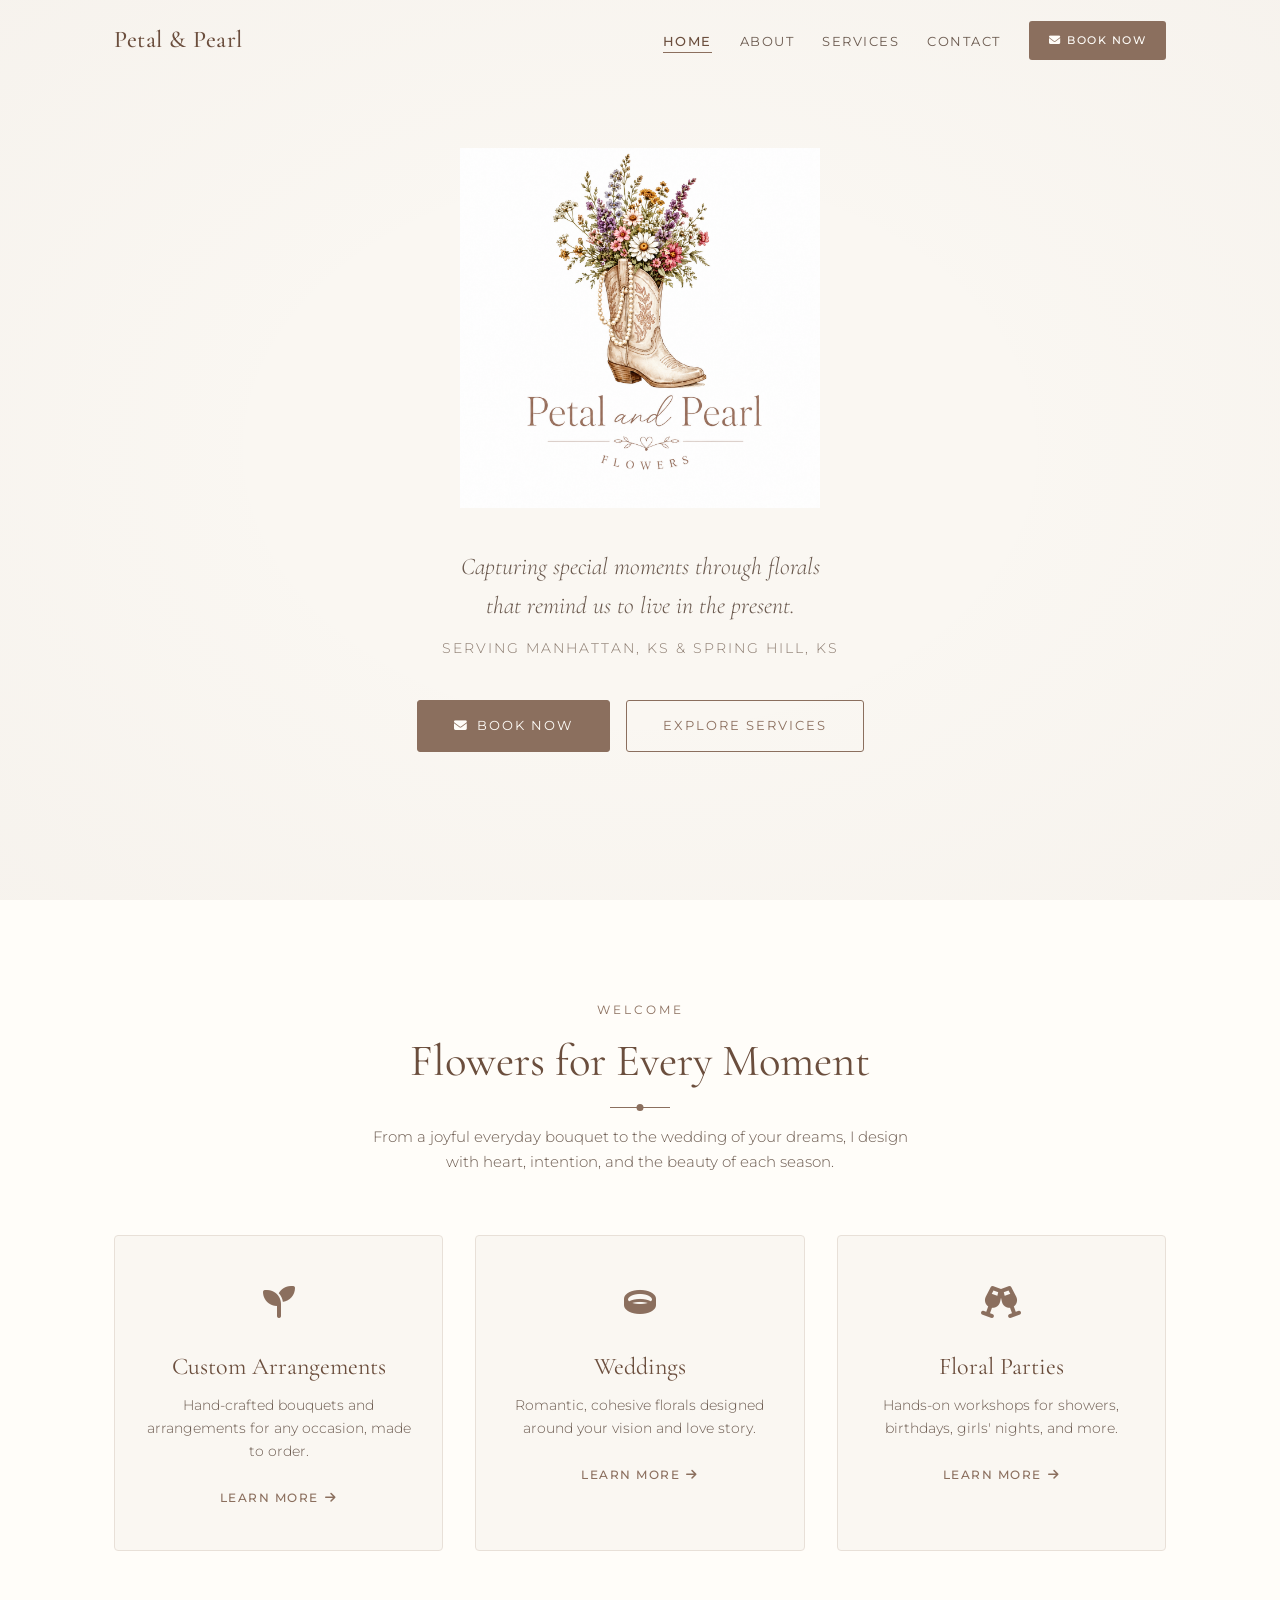
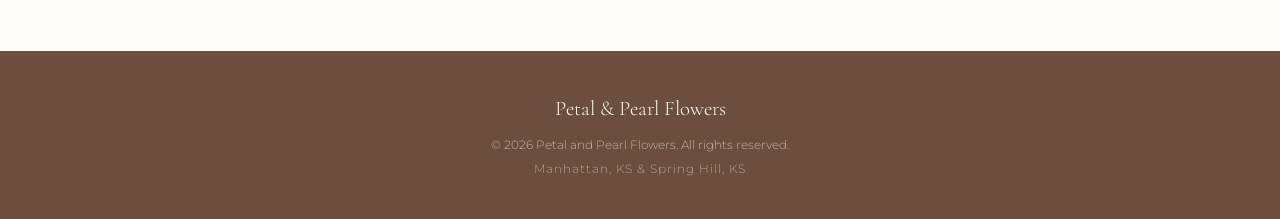
==== index.html @ c40eb279 "Initial commit: Petal and Pearl Flowers website 4-page boutique floral business site (Home, About, S" ====
<!DOCTYPE html>
<html lang="en">
<head>
    <meta charset="UTF-8">
    <meta name="viewport" content="width=device-width, initial-scale=1.0">
    <title>Petal and Pearl Flowers | Manhattan & Spring Hill, KS</title>
    <meta name="description" content="Boutique floral design by Hannah King. Custom arrangements, wedding florals, and floral instruction in Manhattan and Spring Hill, Kansas.">
    <link rel="preconnect" href="https://fonts.googleapis.com">
    <link rel="preconnect" href="https://fonts.gstatic.com" crossorigin>
    <link href="https://fonts.googleapis.com/css2?family=Cormorant+Garamond:ital,wght@0,300;0,400;0,500;0,600;1,300;1,400&family=Montserrat:wght@300;400;500&display=swap" rel="stylesheet">
    <link rel="stylesheet" href="assets/css/fontawesome.css">
    <link rel="stylesheet" href="assets/css/aos.css">
    <link rel="stylesheet" href="styles.css">
</head>
<body>

    <!-- Navigation -->
    <nav class="navbar">
        <div class="nav-container">
            <a href="index.html" class="nav-logo">Petal &amp; Pearl</a>
            <button class="nav-toggle" aria-label="Toggle navigation">
                <span></span>
                <span></span>
                <span></span>
            </button>
            <ul class="nav-menu">
                <li><a href="index.html" class="active">Home</a></li>
                <li><a href="about.html">About</a></li>
                <li><a href="services.html">Services</a></li>
                <li><a href="contact.html">Contact</a></li>
                <li class="nav-cta">
                    <a href="mailto:petalandpearlflowerskc@gmail.com?subject=Booking%20Inquiry%20-%20Petal%20and%20Pearl%20Flowers" class="btn btn-nav">
                        <i class="fa-solid fa-envelope"></i> Book Now
                    </a>
                </li>
            </ul>
        </div>
    </nav>

    <!-- Hero Section -->
    <section class="hero">
        <div class="hero-overlay"></div>
        <div class="hero-content">
            <img src="B84F363A-EB60-4B69-8A0B-DC132020A2B7.PNG" alt="Petal and Pearl Flowers logo - cowboy boot with wildflowers and pearls" class="hero-logo" data-aos="fade-up" data-aos-duration="1000">
            <p class="hero-tagline" data-aos="fade-up" data-aos-delay="200">Capturing special moments through florals<br>that remind us to live in the present.</p>
            <p class="hero-location" data-aos="fade-up" data-aos-delay="400">Serving Manhattan, KS &amp; Spring Hill, KS</p>
            <div class="hero-buttons" data-aos="fade-up" data-aos-delay="600">
                <a href="mailto:petalandpearlflowerskc@gmail.com?subject=Booking%20Inquiry%20-%20Petal%20and%20Pearl%20Flowers" class="btn btn-primary">
                    <i class="fa-solid fa-envelope"></i> Book Now
                </a>
                <a href="services.html" class="btn btn-outline">Explore Services</a>
            </div>
        </div>
    </section>

    <!-- Welcome / Service Teaser -->
    <section class="section home-intro">
        <div class="container">
            <div class="section-header" data-aos="fade-up">
                <span class="section-label">Welcome</span>
                <h2>Flowers for Every Moment</h2>
                <div class="divider"></div>
                <p class="section-subtitle">From a joyful everyday bouquet to the wedding of your dreams, I design with heart, intention, and the beauty of each season.</p>
            </div>

            <div class="services-preview">
                <a href="services.html#custom" class="preview-card" data-aos="fade-up" data-aos-delay="0">
                    <div class="preview-icon"><i class="fa-solid fa-seedling"></i></div>
                    <h3>Custom Arrangements</h3>
                    <p>Hand-crafted bouquets and arrangements for any occasion, made to order.</p>
                    <span class="preview-link">Learn More <i class="fa-solid fa-arrow-right"></i></span>
                </a>
                <a href="services.html#weddings" class="preview-card" data-aos="fade-up" data-aos-delay="150">
                    <div class="preview-icon"><i class="fa-solid fa-ring"></i></div>
                    <h3>Weddings</h3>
                    <p>Romantic, cohesive florals designed around your vision and love story.</p>
                    <span class="preview-link">Learn More <i class="fa-solid fa-arrow-right"></i></span>
                </a>
                <a href="services.html#parties" class="preview-card" data-aos="fade-up" data-aos-delay="300">
                    <div class="preview-icon"><i class="fa-solid fa-champagne-glasses"></i></div>
                    <h3>Floral Parties</h3>
                    <p>Hands-on workshops for showers, birthdays, girls' nights, and more.</p>
                    <span class="preview-link">Learn More <i class="fa-solid fa-arrow-right"></i></span>
                </a>
            </div>
        </div>
    </section>

    <!-- Footer -->
    <footer class="footer">
        <div class="container">
            <div class="footer-content">
                <p class="footer-brand">Petal &amp; Pearl Flowers</p>
                <p class="footer-copy">&copy; 2026 Petal and Pearl Flowers. All rights reserved.</p>
                <p class="footer-location">Manhattan, KS &amp; Spring Hill, KS</p>
            </div>
        </div>
    </footer>

    <!-- Floating Book Now Button -->
    <a href="mailto:petalandpearlflowerskc@gmail.com?subject=Booking%20Inquiry%20-%20Petal%20and%20Pearl%20Flowers" class="floating-cta" aria-label="Book now via email">
        <i class="fa-solid fa-envelope"></i>
        <span>Book Now</span>
    </a>

    <script src="assets/js/aos.js"></script>
    <script>
        AOS.init({ once: true, duration: 700, easing: 'ease-out-cubic', offset: 50 });

        const navToggle = document.querySelector('.nav-toggle');
        const navMenu = document.querySelector('.nav-menu');
        navToggle.addEventListener('click', () => {
            navMenu.classList.toggle('active');
            navToggle.classList.toggle('active');
        });
        document.querySelectorAll('.nav-menu a').forEach(link => {
            link.addEventListener('click', () => {
                navMenu.classList.remove('active');
                navToggle.classList.remove('active');
            });
        });

        window.addEventListener('scroll', () => {
            const navbar = document.querySelector('.navbar');
            navbar.classList.toggle('scrolled', window.scrollY > 50);
            const floatingCta = document.querySelector('.floating-cta');
            floatingCta.classList.toggle('visible', window.scrollY > 600);
        });
    </script>

</body>
</html>
---- styles.css ----
/* =============================================
   PETAL AND PEARL FLOWERS
   Color Palette (from logo):
   - Warm Taupe:      #8B6F5E
   - Deep Brown:      #6B4E3D
   - Soft Cream:      #FAF7F2
   - Blush Pink:      #D4A5A5
   - Muted Lavender:  #9B8AA6
   - Sage Green:      #7A8B6F
   - Ivory White:     #FFFDF9
   - Gold Accent:     #C9A96E
   ============================================= */

/* Reset & Base */
*,
*::before,
*::after {
    margin: 0;
    padding: 0;
    box-sizing: border-box;
}

:root {
    --warm-taupe: #8B6F5E;
    --deep-brown: #6B4E3D;
    --soft-cream: #FAF7F2;
    --blush-pink: #D4A5A5;
    --muted-lavender: #9B8AA6;
    --sage-green: #7A8B6F;
    --ivory: #FFFDF9;
    --gold: #C9A96E;
    --text-dark: #3D2E24;
    --text-medium: #6B5A4F;
    --text-light: #8B7B6F;
    --border-light: #E8E0D8;
}

html {
    scroll-behavior: smooth;
}

body {
    font-family: 'Montserrat', sans-serif;
    font-weight: 300;
    font-size: 16px;
    line-height: 1.7;
    color: var(--text-dark);
    background-color: var(--ivory);
}

h1, h2, h3, h4 {
    font-family: 'Cormorant Garamond', serif;
    font-weight: 400;
    line-height: 1.3;
}

a {
    color: var(--warm-taupe);
    text-decoration: none;
    transition: color 0.3s ease;
}

a:hover {
    color: var(--deep-brown);
}

img {
    max-width: 100%;
    height: auto;
}

.container {
    max-width: 1100px;
    margin: 0 auto;
    padding: 0 24px;
}

/* =============================================
   NAVIGATION
   ============================================= */
.navbar {
    position: fixed;
    top: 0;
    left: 0;
    right: 0;
    z-index: 1000;
    padding: 20px 0;
    transition: all 0.3s ease;
}

.navbar.scrolled {
    background-color: rgba(255, 253, 249, 0.95);
    backdrop-filter: blur(10px);
    padding: 12px 0;
    box-shadow: 0 2px 20px rgba(107, 78, 61, 0.08);
}

.nav-container {
    max-width: 1100px;
    margin: 0 auto;
    padding: 0 24px;
    display: flex;
    justify-content: space-between;
    align-items: center;
}

.nav-logo {
    font-family: 'Cormorant Garamond', serif;
    font-size: 1.5rem;
    font-weight: 500;
    color: var(--deep-brown);
    letter-spacing: 0.5px;
}

.nav-menu {
    display: flex;
    list-style: none;
    gap: 28px;
    align-items: center;
}

.nav-menu a {
    font-size: 0.8rem;
    font-weight: 400;
    letter-spacing: 1.5px;
    text-transform: uppercase;
    color: var(--text-medium);
    position: relative;
}

.nav-menu a::after {
    content: '';
    position: absolute;
    bottom: -4px;
    left: 0;
    width: 0;
    height: 1px;
    background-color: var(--warm-taupe);
    transition: width 0.3s ease;
}

.nav-menu a:hover::after,
.nav-menu a.active::after {
    width: 100%;
}

.nav-menu a.active {
    color: var(--deep-brown);
    font-weight: 500;
}

.nav-cta .btn-nav {
    background-color: var(--warm-taupe);
    color: var(--ivory) !important;
    padding: 10px 20px;
    border-radius: 3px;
    font-size: 0.7rem;
    font-weight: 500;
    letter-spacing: 1.5px;
    display: inline-flex;
    align-items: center;
    gap: 6px;
    transition: all 0.3s ease;
}

.nav-cta .btn-nav::after {
    display: none;
}

.nav-cta .btn-nav:hover {
    background-color: var(--deep-brown);
    color: var(--ivory) !important;
    transform: translateY(-1px);
    box-shadow: 0 4px 12px rgba(107, 78, 61, 0.2);
}

.nav-toggle {
    display: none;
    flex-direction: column;
    gap: 5px;
    background: none;
    border: none;
    cursor: pointer;
    padding: 4px;
}

.nav-toggle span {
    width: 24px;
    height: 2px;
    background-color: var(--deep-brown);
    transition: all 0.3s ease;
}

.nav-toggle.active span:nth-child(1) {
    transform: rotate(45deg) translate(5px, 5px);
}

.nav-toggle.active span:nth-child(2) {
    opacity: 0;
}

.nav-toggle.active span:nth-child(3) {
    transform: rotate(-45deg) translate(5px, -5px);
}

/* =============================================
   HERO SECTION
   ============================================= */
.hero {
    min-height: 100vh;
    display: flex;
    align-items: center;
    justify-content: center;
    text-align: center;
    background-color: var(--soft-cream);
    position: relative;
    padding: 80px 24px;
}

.hero-overlay {
    position: absolute;
    inset: 0;
    background: radial-gradient(ellipse at center, transparent 40%, rgba(139, 111, 94, 0.03) 100%);
}

.hero-content {
    position: relative;
    z-index: 1;
}

.hero-logo {
    max-width: 360px;
    width: 100%;
    margin-bottom: 32px;
}

.hero-tagline {
    font-family: 'Cormorant Garamond', serif;
    font-size: 1.5rem;
    font-weight: 300;
    font-style: italic;
    color: var(--text-medium);
    margin-bottom: 12px;
    line-height: 1.6;
}

.hero-location {
    font-size: 0.85rem;
    letter-spacing: 2px;
    text-transform: uppercase;
    color: var(--text-light);
    margin-bottom: 40px;
}

.hero-buttons {
    display: flex;
    gap: 16px;
    justify-content: center;
    flex-wrap: wrap;
}

/* =============================================
   BUTTONS
   ============================================= */
.btn {
    display: inline-flex;
    align-items: center;
    gap: 8px;
    padding: 14px 36px;
    font-family: 'Montserrat', sans-serif;
    font-size: 0.8rem;
    font-weight: 400;
    letter-spacing: 2px;
    text-transform: uppercase;
    border-radius: 3px;
    transition: all 0.3s ease;
    cursor: pointer;
    border: none;
}

.btn-primary {
    background-color: var(--warm-taupe);
    color: var(--ivory);
    border: 1px solid var(--warm-taupe);
}

.btn-primary:hover {
    background-color: var(--deep-brown);
    border-color: var(--deep-brown);
    color: var(--ivory);
    transform: translateY(-2px);
    box-shadow: 0 6px 20px rgba(107, 78, 61, 0.2);
}

.btn-outline {
    background-color: transparent;
    color: var(--warm-taupe);
    border: 1px solid var(--warm-taupe);
}

.btn-outline:hover {
    background-color: var(--warm-taupe);
    color: var(--ivory);
    transform: translateY(-2px);
}

.btn-sm {
    padding: 10px 24px;
    font-size: 0.7rem;
    margin-top: 24px;
}

.btn-lg {
    padding: 18px 48px;
    font-size: 0.85rem;
    margin-bottom: 40px;
}

.btn-card {
    display: inline-flex;
    margin-top: 20px;
    padding: 12px 28px;
    font-size: 0.7rem;
    width: 100%;
    justify-content: center;
}

/* =============================================
   SECTIONS (shared)
   ============================================= */
.section {
    padding: 100px 0;
}

.section-header {
    text-align: center;
    margin-bottom: 60px;
}

.section-label {
    display: block;
    font-size: 0.75rem;
    font-weight: 400;
    letter-spacing: 3px;
    text-transform: uppercase;
    color: var(--warm-taupe);
    margin-bottom: 12px;
}

.section-header h2 {
    font-size: 2.8rem;
    color: var(--deep-brown);
    margin-bottom: 16px;
}

.section-subtitle {
    max-width: 560px;
    margin: 16px auto 0;
    color: var(--text-medium);
    font-size: 0.95rem;
}

.divider {
    width: 60px;
    height: 1px;
    background-color: var(--warm-taupe);
    margin: 0 auto;
    position: relative;
}

.divider::after {
    content: '';
    position: absolute;
    top: -3px;
    left: 50%;
    transform: translateX(-50%);
    width: 7px;
    height: 7px;
    border-radius: 50%;
    background-color: var(--warm-taupe);
}

/* =============================================
   ABOUT SECTION
   ============================================= */
.about {
    background-color: var(--ivory);
}

.about-content {
    display: grid;
    grid-template-columns: 1fr 1.4fr;
    gap: 60px;
    align-items: center;
}

.about-image img {
    width: 100%;
    height: auto;
    aspect-ratio: 3/4;
    object-fit: cover;
    object-position: center top;
    border-radius: 4px;
    border: 1px solid var(--border-light);
}

.about-text .lead {
    font-family: 'Cormorant Garamond', serif;
    font-size: 1.4rem;
    font-weight: 400;
    color: var(--deep-brown);
    margin-bottom: 20px;
    line-height: 1.5;
}

.about-text p {
    margin-bottom: 16px;
    color: var(--text-medium);
    font-size: 0.95rem;
}

.about-text .signature {
    font-family: 'Cormorant Garamond', serif;
    font-size: 1.15rem;
    font-style: italic;
    color: var(--warm-taupe);
    margin-top: 24px;
    padding-top: 24px;
    border-top: 1px solid var(--border-light);
}

/* =============================================
   SERVICES SECTION
   ============================================= */
.services {
    background-color: var(--soft-cream);
}

.services-grid {
    display: grid;
    grid-template-columns: repeat(3, 1fr);
    gap: 32px;
}

.service-card {
    background-color: var(--ivory);
    padding: 40px 32px 32px;
    border: 1px solid var(--border-light);
    border-radius: 4px;
    text-align: center;
    transition: transform 0.3s ease, box-shadow 0.3s ease;
    display: flex;
    flex-direction: column;
}

.service-card:hover {
    transform: translateY(-4px);
    box-shadow: 0 12px 40px rgba(107, 78, 61, 0.08);
}

.service-card.featured {
    border-color: var(--warm-taupe);
    position: relative;
}

.service-card.featured::before {
    content: 'Most Popular';
    position: absolute;
    top: -1px;
    left: 50%;
    transform: translateX(-50%);
    background-color: var(--warm-taupe);
    color: var(--ivory);
    font-size: 0.65rem;
    font-weight: 500;
    letter-spacing: 1.5px;
    text-transform: uppercase;
    padding: 4px 16px;
    border-radius: 0 0 4px 4px;
}

.service-icon {
    font-size: 2rem;
    margin-bottom: 24px;
    color: var(--warm-taupe);
}

.service-card h3 {
    font-size: 1.6rem;
    color: var(--deep-brown);
    margin-bottom: 16px;
}

.service-card > p {
    color: var(--text-medium);
    font-size: 0.9rem;
    margin-bottom: 24px;
    line-height: 1.7;
}

.service-booking {
    background-color: var(--soft-cream);
    padding: 20px;
    border-radius: 4px;
    text-align: left;
    margin-bottom: 16px;
}

.service-booking h4 {
    font-family: 'Montserrat', sans-serif;
    font-size: 0.75rem;
    font-weight: 500;
    letter-spacing: 1px;
    text-transform: uppercase;
    color: var(--deep-brown);
    margin-bottom: 10px;
    display: flex;
    align-items: center;
    gap: 6px;
}

.service-booking h4 i {
    color: var(--warm-taupe);
}

.service-booking p {
    font-size: 0.85rem;
    color: var(--text-medium);
    margin-bottom: 10px;
}

.service-booking ul {
    list-style: none;
    padding: 0;
}

.service-booking li {
    font-size: 0.85rem;
    color: var(--text-medium);
    padding: 4px 0 4px 16px;
    position: relative;
}

.service-booking li::before {
    content: '';
    position: absolute;
    left: 0;
    top: 12px;
    width: 6px;
    height: 6px;
    border-radius: 50%;
    background-color: var(--blush-pink);
}

.service-note {
    font-size: 0.8rem;
    color: var(--text-light);
    font-style: italic;
    margin-top: auto;
}

.service-card .btn-card {
    margin-top: auto;
    padding-top: 20px;
}

/* =============================================
   GALLERY SECTION
   ============================================= */
.gallery {
    background-color: var(--ivory);
}

.gallery-grid {
    display: grid;
    grid-template-columns: repeat(3, 1fr);
    gap: 16px;
}

.gallery-item {
    overflow: hidden;
    border-radius: 4px;
}

.gallery-item img {
    width: 100%;
    aspect-ratio: 1;
    object-fit: cover;
    object-position: center;
    transition: transform 0.4s ease;
    display: block;
}

.gallery-item:hover img {
    transform: scale(1.05);
}

.gallery-note {
    text-align: center;
    margin-top: 32px;
    font-size: 0.85rem;
    color: var(--text-light);
}

.gallery-cta {
    text-align: center;
    margin-top: 48px;
    padding-top: 40px;
    border-top: 1px solid var(--border-light);
}

.gallery-cta p {
    font-family: 'Cormorant Garamond', serif;
    font-size: 1.3rem;
    color: var(--text-medium);
    margin-bottom: 20px;
}

/* =============================================
   CONTACT SECTION
   ============================================= */
.contact {
    background-color: var(--soft-cream);
}

.contact-content {
    max-width: 640px;
    margin: 0 auto;
    text-align: center;
}

.contact-info > p {
    color: var(--text-medium);
    font-size: 0.95rem;
    margin-bottom: 32px;
}

.contact-methods {
    display: grid;
    grid-template-columns: 1fr 1fr;
    gap: 32px;
    margin-bottom: 40px;
}

.contact-method h4 {
    font-family: 'Montserrat', sans-serif;
    font-size: 0.75rem;
    font-weight: 500;
    letter-spacing: 2px;
    text-transform: uppercase;
    color: var(--warm-taupe);
    margin-bottom: 8px;
    display: flex;
    align-items: center;
    justify-content: center;
    gap: 6px;
}

.contact-method a,
.contact-method p {
    font-size: 0.9rem;
    color: var(--text-medium);
}

.contact-method a:hover {
    color: var(--deep-brown);
}

.social-links {
    padding-top: 32px;
    border-top: 1px solid var(--border-light);
}

.social-links h4 {
    font-family: 'Montserrat', sans-serif;
    font-size: 0.75rem;
    font-weight: 500;
    letter-spacing: 2px;
    text-transform: uppercase;
    color: var(--warm-taupe);
    margin-bottom: 16px;
}

.social-links ul {
    list-style: none;
    display: flex;
    flex-direction: column;
    gap: 12px;
    align-items: center;
}

.social-links li a,
.social-links li .social-nolink {
    display: inline-flex;
    align-items: center;
    gap: 10px;
    font-size: 0.9rem;
    color: var(--text-medium);
}

.social-links li a:hover {
    color: var(--deep-brown);
}

.social-nolink {
    cursor: default;
}

.social-links i {
    font-size: 1.1rem;
    width: 20px;
    text-align: center;
}

/* =============================================
   FLOATING CTA
   ============================================= */
.floating-cta {
    position: fixed;
    bottom: 24px;
    right: 24px;
    z-index: 999;
    background-color: var(--warm-taupe);
    color: var(--ivory);
    padding: 14px 24px;
    border-radius: 50px;
    display: flex;
    align-items: center;
    gap: 8px;
    font-family: 'Montserrat', sans-serif;
    font-size: 0.75rem;
    font-weight: 500;
    letter-spacing: 1.5px;
    text-transform: uppercase;
    box-shadow: 0 8px 30px rgba(107, 78, 61, 0.25);
    transition: all 0.4s ease;
    opacity: 0;
    transform: translateY(20px);
    pointer-events: none;
}

.floating-cta.visible {
    opacity: 1;
    transform: translateY(0);
    pointer-events: all;
}

.floating-cta:hover {
    background-color: var(--deep-brown);
    color: var(--ivory);
    transform: translateY(-3px);
    box-shadow: 0 12px 40px rgba(107, 78, 61, 0.35);
}

.floating-cta i {
    font-size: 1rem;
}

/* =============================================
   PAGE HEADER (interior pages)
   ============================================= */
.page-header {
    padding: 140px 0 60px;
    text-align: center;
    background-color: var(--soft-cream);
}

.page-header h1 {
    font-family: 'Cormorant Garamond', serif;
    font-size: 3rem;
    color: var(--deep-brown);
    margin-bottom: 16px;
}

/* =============================================
   HOME INTRO / SERVICE PREVIEW
   ============================================= */
.home-intro {
    background-color: var(--ivory);
}

.services-preview {
    display: grid;
    grid-template-columns: repeat(3, 1fr);
    gap: 32px;
}

.preview-card {
    display: block;
    background-color: var(--soft-cream);
    padding: 40px 28px;
    border-radius: 4px;
    text-align: center;
    border: 1px solid var(--border-light);
    transition: all 0.3s ease;
    color: var(--text-dark);
}

.preview-card:hover {
    transform: translateY(-6px);
    box-shadow: 0 16px 48px rgba(107, 78, 61, 0.1);
    border-color: var(--warm-taupe);
    color: var(--text-dark);
}

.preview-icon {
    font-size: 2rem;
    color: var(--warm-taupe);
    margin-bottom: 20px;
}

.preview-card h3 {
    font-size: 1.5rem;
    color: var(--deep-brown);
    margin-bottom: 12px;
}

.preview-card p {
    font-size: 0.9rem;
    color: var(--text-medium);
    margin-bottom: 20px;
    line-height: 1.6;
}

.preview-link {
    font-size: 0.75rem;
    font-weight: 500;
    letter-spacing: 1.5px;
    text-transform: uppercase;
    color: var(--warm-taupe);
    display: inline-flex;
    align-items: center;
    gap: 6px;
    transition: gap 0.3s ease;
}

.preview-card:hover .preview-link {
    gap: 10px;
}

/* =============================================
   ABOUT BUTTONS
   ============================================= */
.about-buttons {
    display: flex;
    gap: 12px;
    margin-top: 28px;
    flex-wrap: wrap;
}

/* =============================================
   FOOTER
   ============================================= */
.footer {
    background-color: var(--deep-brown);
    padding: 40px 0;
    text-align: center;
}

.footer-brand {
    font-family: 'Cormorant Garamond', serif;
    font-size: 1.3rem;
    color: var(--soft-cream);
    margin-bottom: 8px;
}

.footer-copy {
    font-size: 0.75rem;
    color: rgba(250, 247, 242, 0.6);
    margin-bottom: 4px;
}

.footer-location {
    font-size: 0.75rem;
    color: rgba(250, 247, 242, 0.5);
    letter-spacing: 1px;
}

/* =============================================
   RESPONSIVE
   ============================================= */
@media (max-width: 900px) {
    .services-grid {
        grid-template-columns: 1fr;
        max-width: 500px;
        margin: 0 auto;
    }

    .services-preview {
        grid-template-columns: 1fr;
        max-width: 400px;
        margin: 0 auto;
    }

    .about-content {
        grid-template-columns: 1fr;
        gap: 40px;
    }

    .about-image {
        max-width: 320px;
        margin: 0 auto;
    }

    .gallery-grid {
        grid-template-columns: repeat(2, 1fr);
    }

    .contact-methods {
        grid-template-columns: 1fr;
        gap: 24px;
    }

    .section-header h2 {
        font-size: 2.2rem;
    }

    .page-header h1 {
        font-size: 2.4rem;
    }

    .nav-cta {
        display: none;
    }
}

@media (max-width: 640px) {
    .nav-toggle {
        display: flex;
    }

    .nav-menu {
        position: fixed;
        top: 0;
        right: -100%;
        width: 70%;
        max-width: 300px;
        height: 100vh;
        background-color: var(--ivory);
        flex-direction: column;
        justify-content: center;
        align-items: center;
        gap: 28px;
        transition: right 0.3s ease;
        box-shadow: -4px 0 20px rgba(0, 0, 0, 0.1);
    }

    .nav-menu.active {
        right: 0;
    }

    .nav-menu.active .nav-cta {
        display: block;
    }

    .hero-logo {
        max-width: 260px;
    }

    .hero-tagline {
        font-size: 1.2rem;
    }

    .hero-buttons {
        flex-direction: column;
        align-items: center;
    }

    .section {
        padding: 72px 0;
    }

    .section-header h2 {
        font-size: 1.9rem;
    }

    .gallery-grid {
        grid-template-columns: repeat(2, 1fr);
        gap: 10px;
    }

    .service-card {
        padding: 32px 24px 24px;
    }

    .floating-cta {
        bottom: 16px;
        right: 16px;
        padding: 12px 20px;
    }

    .btn-lg {
        padding: 14px 32px;
        font-size: 0.75rem;
    }
}
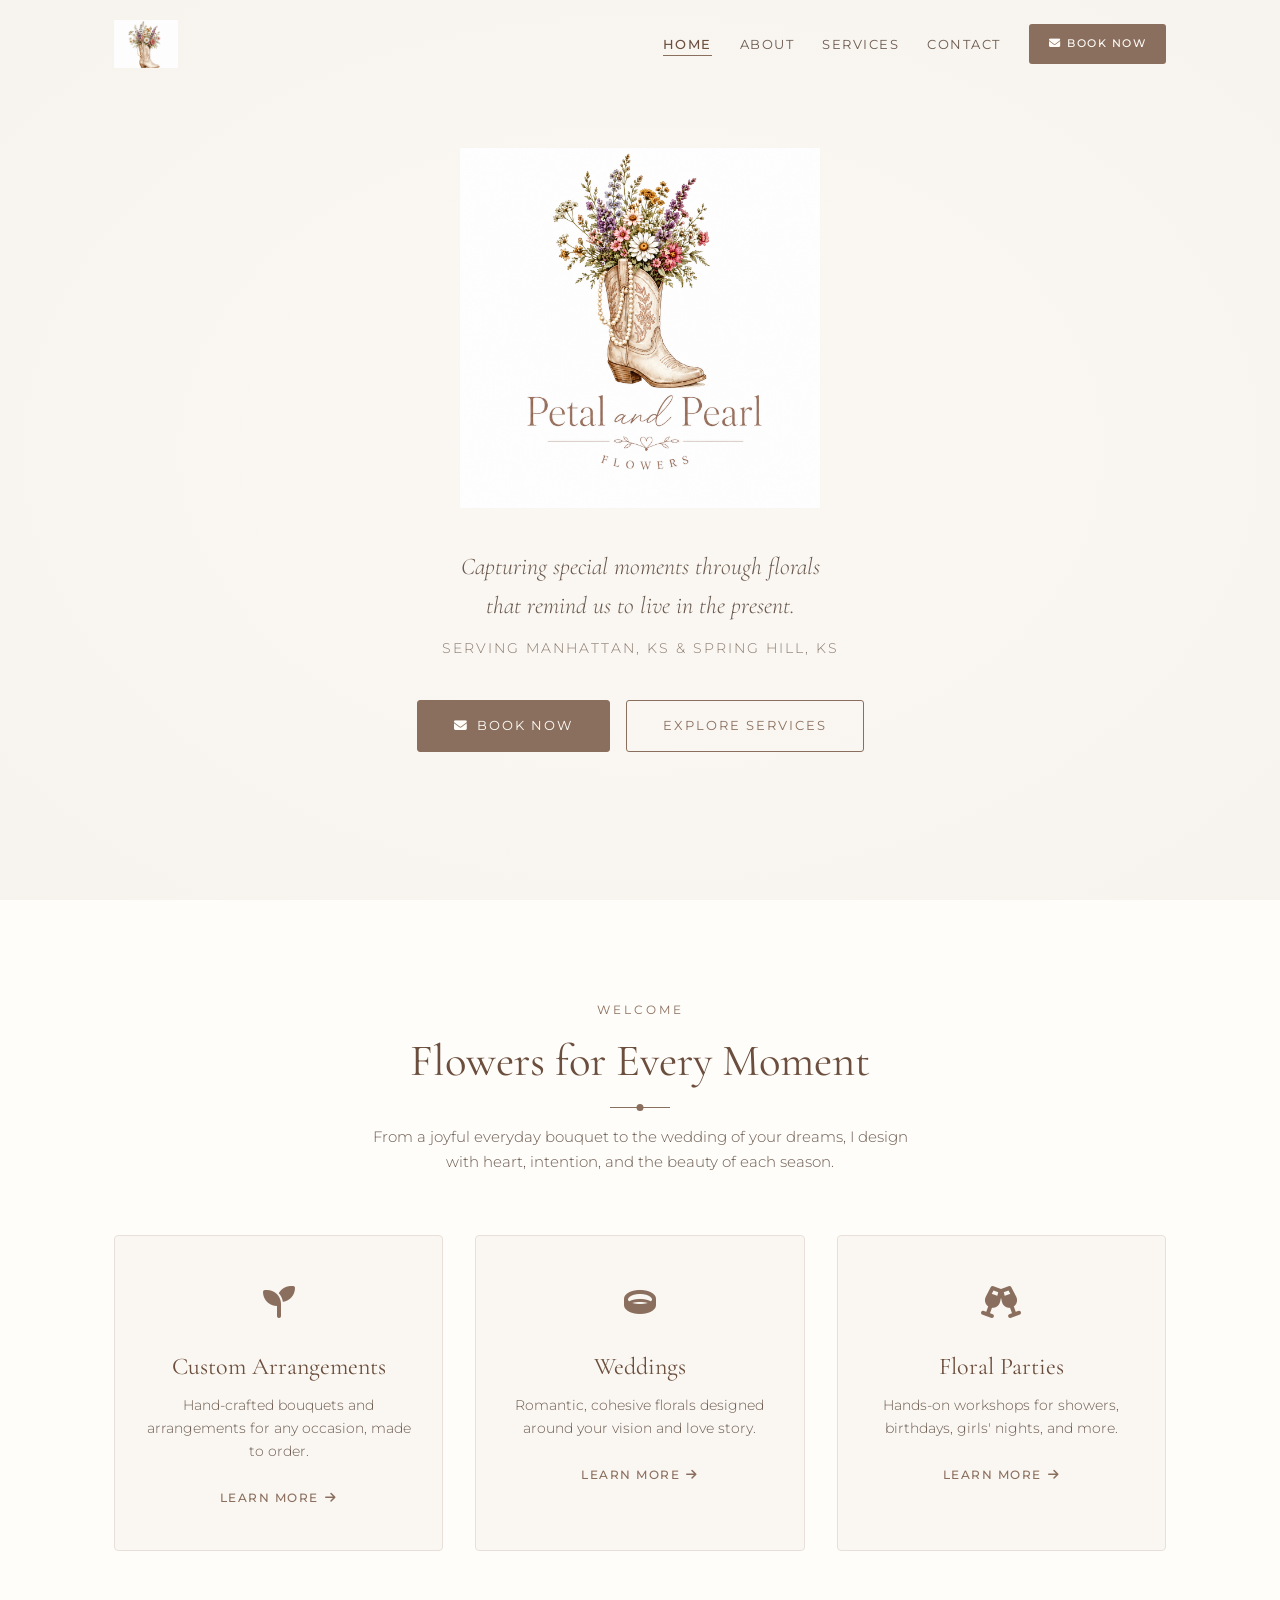
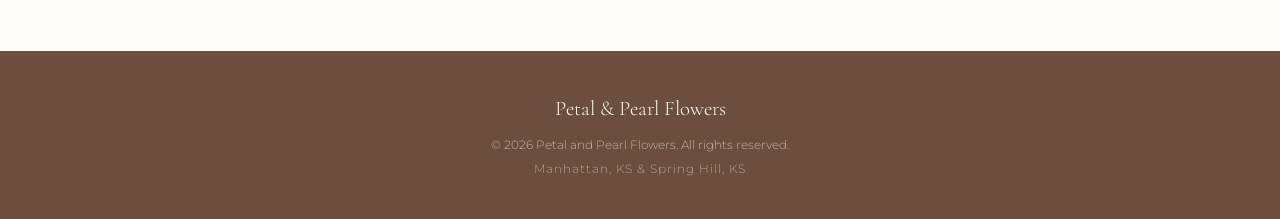
==== commit 37f445e9: "Add cropped boot logo to navbar and rename About page heading Co-Authored-By: Claude Opus 4.6 <norep" ====
--- a/index.html
+++ b/index.html
@@ -17,7 +17,7 @@
     <!-- Navigation -->
     <nav class="navbar">
         <div class="nav-container">
-            <a href="index.html" class="nav-logo">Petal &amp; Pearl</a>
+            <a href="index.html" class="nav-logo"><img src="logo-boot.png" alt="Petal and Pearl" class="nav-logo-img"></a>
             <button class="nav-toggle" aria-label="Toggle navigation">
                 <span></span>
                 <span></span>
--- a/styles.css
+++ b/styles.css
@@ -105,11 +105,13 @@
 }
 
 .nav-logo {
-    font-family: 'Cormorant Garamond', serif;
-    font-size: 1.5rem;
-    font-weight: 500;
-    color: var(--deep-brown);
-    letter-spacing: 0.5px;
+    display: flex;
+    align-items: center;
+}
+
+.nav-logo-img {
+    height: 48px;
+    width: auto;
 }
 
 .nav-menu {
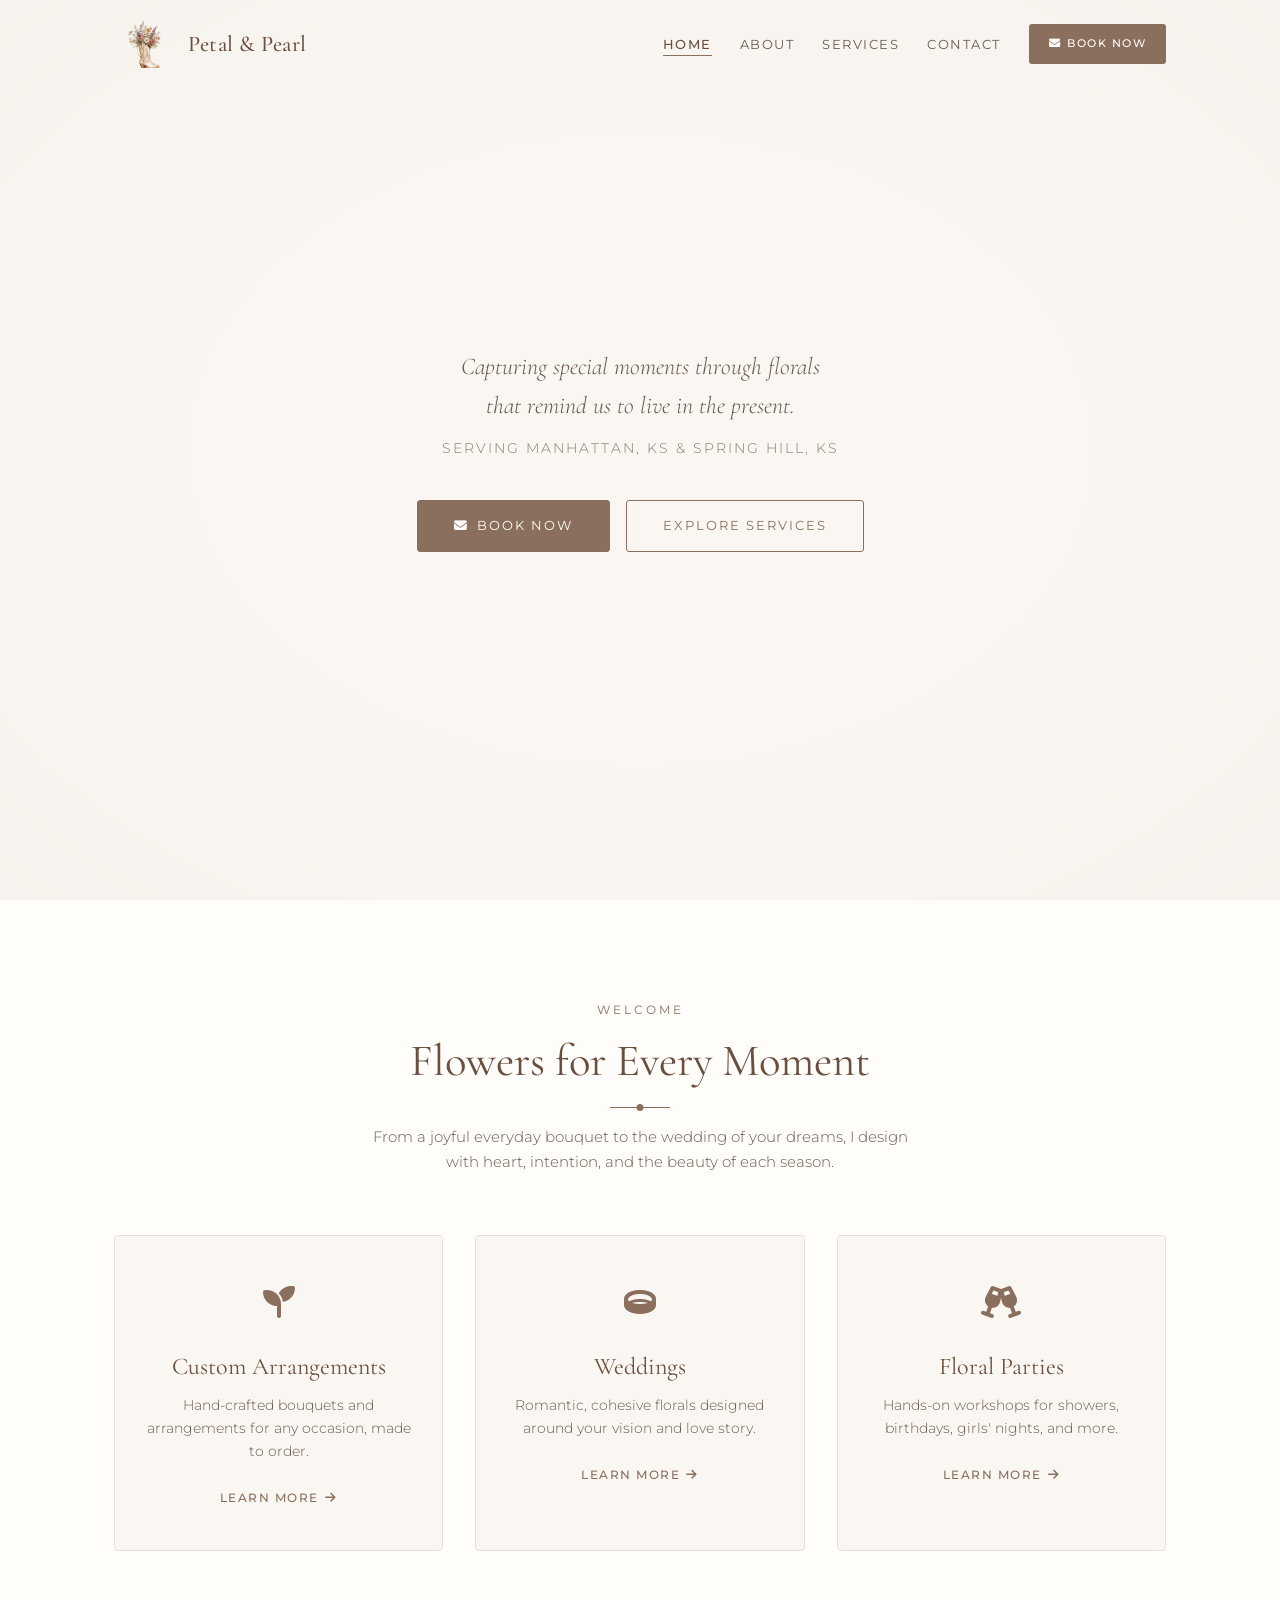
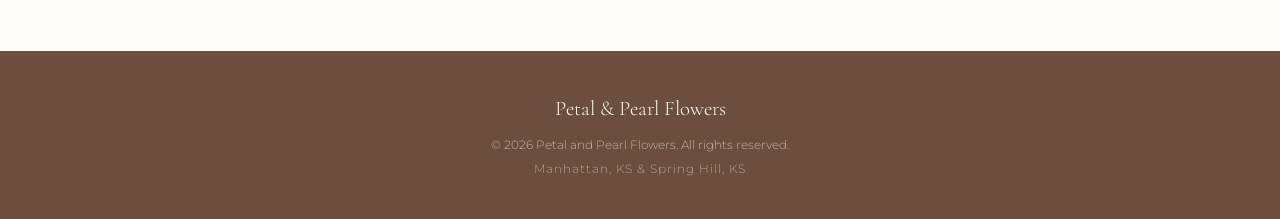
==== commit 246b86e8: "Transparent logo bg, remove hero logo, add text next to nav logo Co-Authored-By: Claude Opus 4.6 <no" ====
--- a/index.html
+++ b/index.html
@@ -17,7 +17,7 @@
     <!-- Navigation -->
     <nav class="navbar">
         <div class="nav-container">
-            <a href="index.html" class="nav-logo"><img src="logo-boot.png" alt="Petal and Pearl" class="nav-logo-img"></a>
+            <a href="index.html" class="nav-logo"><img src="logo-boot.png" alt="Petal and Pearl" class="nav-logo-img"> Petal &amp; Pearl</a>
             <button class="nav-toggle" aria-label="Toggle navigation">
                 <span></span>
                 <span></span>
@@ -41,7 +41,6 @@
     <section class="hero">
         <div class="hero-overlay"></div>
         <div class="hero-content">
-            <img src="B84F363A-EB60-4B69-8A0B-DC132020A2B7.PNG" alt="Petal and Pearl Flowers logo - cowboy boot with wildflowers and pearls" class="hero-logo" data-aos="fade-up" data-aos-duration="1000">
             <p class="hero-tagline" data-aos="fade-up" data-aos-delay="200">Capturing special moments through florals<br>that remind us to live in the present.</p>
             <p class="hero-location" data-aos="fade-up" data-aos-delay="400">Serving Manhattan, KS &amp; Spring Hill, KS</p>
             <div class="hero-buttons" data-aos="fade-up" data-aos-delay="600">
--- a/styles.css
+++ b/styles.css
@@ -107,11 +107,19 @@
 .nav-logo {
     display: flex;
     align-items: center;
-}
-
-.nav-logo-img {
+    gap: 10px;
+    font-family: 'Cormorant Garamond', serif;
+    font-size: 1.4rem;
+    font-weight: 500;
+    color: var(--deep-brown);
+    letter-spacing: 0.5px;
+}
+
+.nav-container .nav-logo .nav-logo-img {
     height: 48px;
     width: auto;
+    max-height: 48px;
+    object-fit: contain;
 }
 
 .nav-menu {
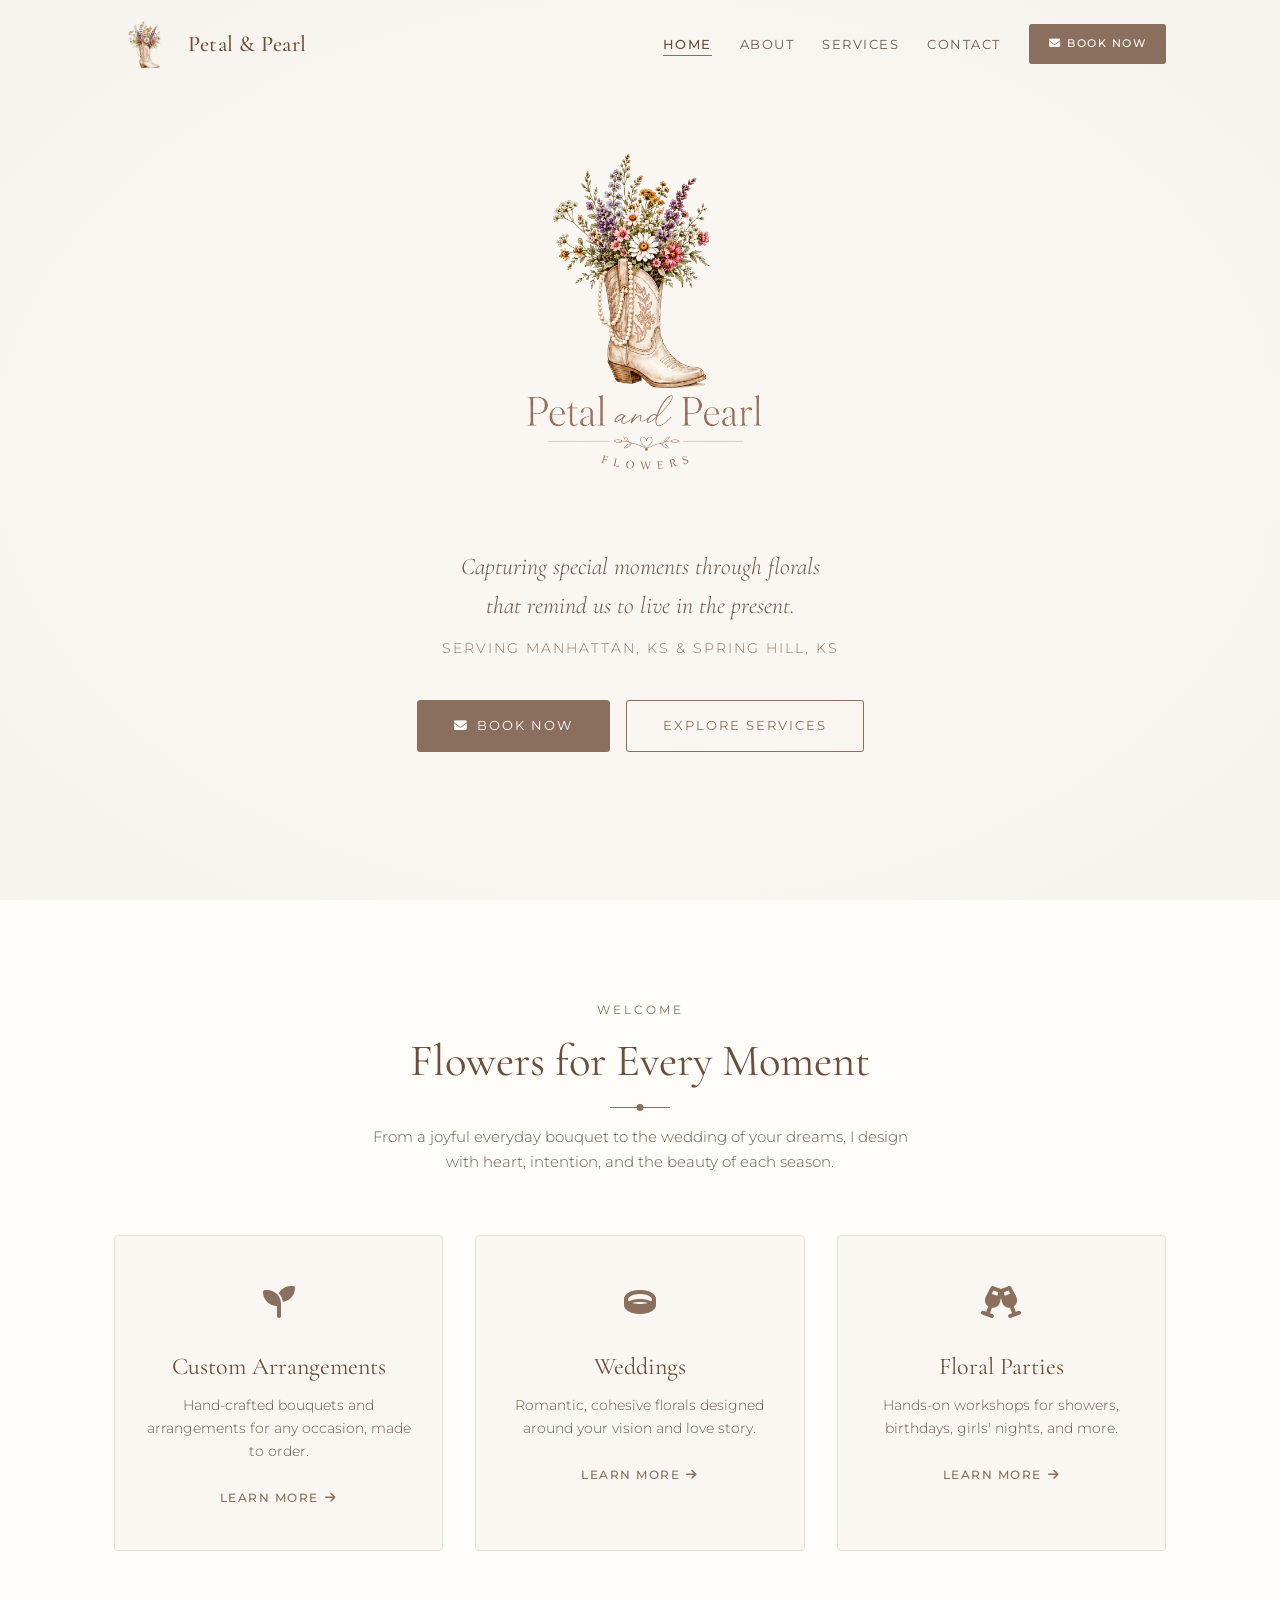
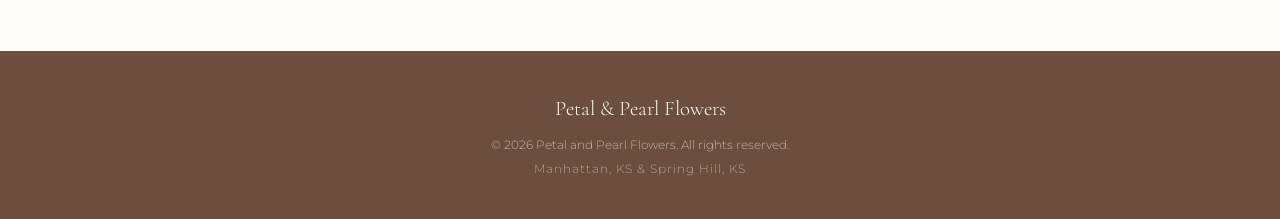
==== commit 712581d9: "Restore large hero logo with transparent background Co-Authored-By: Claude Opus 4.6 <noreply@anthrop" ====
--- a/index.html
+++ b/index.html
@@ -41,6 +41,7 @@
     <section class="hero">
         <div class="hero-overlay"></div>
         <div class="hero-content">
+            <img src="B84F363A-EB60-4B69-8A0B-DC132020A2B7.PNG" alt="Petal and Pearl Flowers logo - cowboy boot with wildflowers and pearls" class="hero-logo" data-aos="fade-up" data-aos-duration="1000">
             <p class="hero-tagline" data-aos="fade-up" data-aos-delay="200">Capturing special moments through florals<br>that remind us to live in the present.</p>
             <p class="hero-location" data-aos="fade-up" data-aos-delay="400">Serving Manhattan, KS &amp; Spring Hill, KS</p>
             <div class="hero-buttons" data-aos="fade-up" data-aos-delay="600">
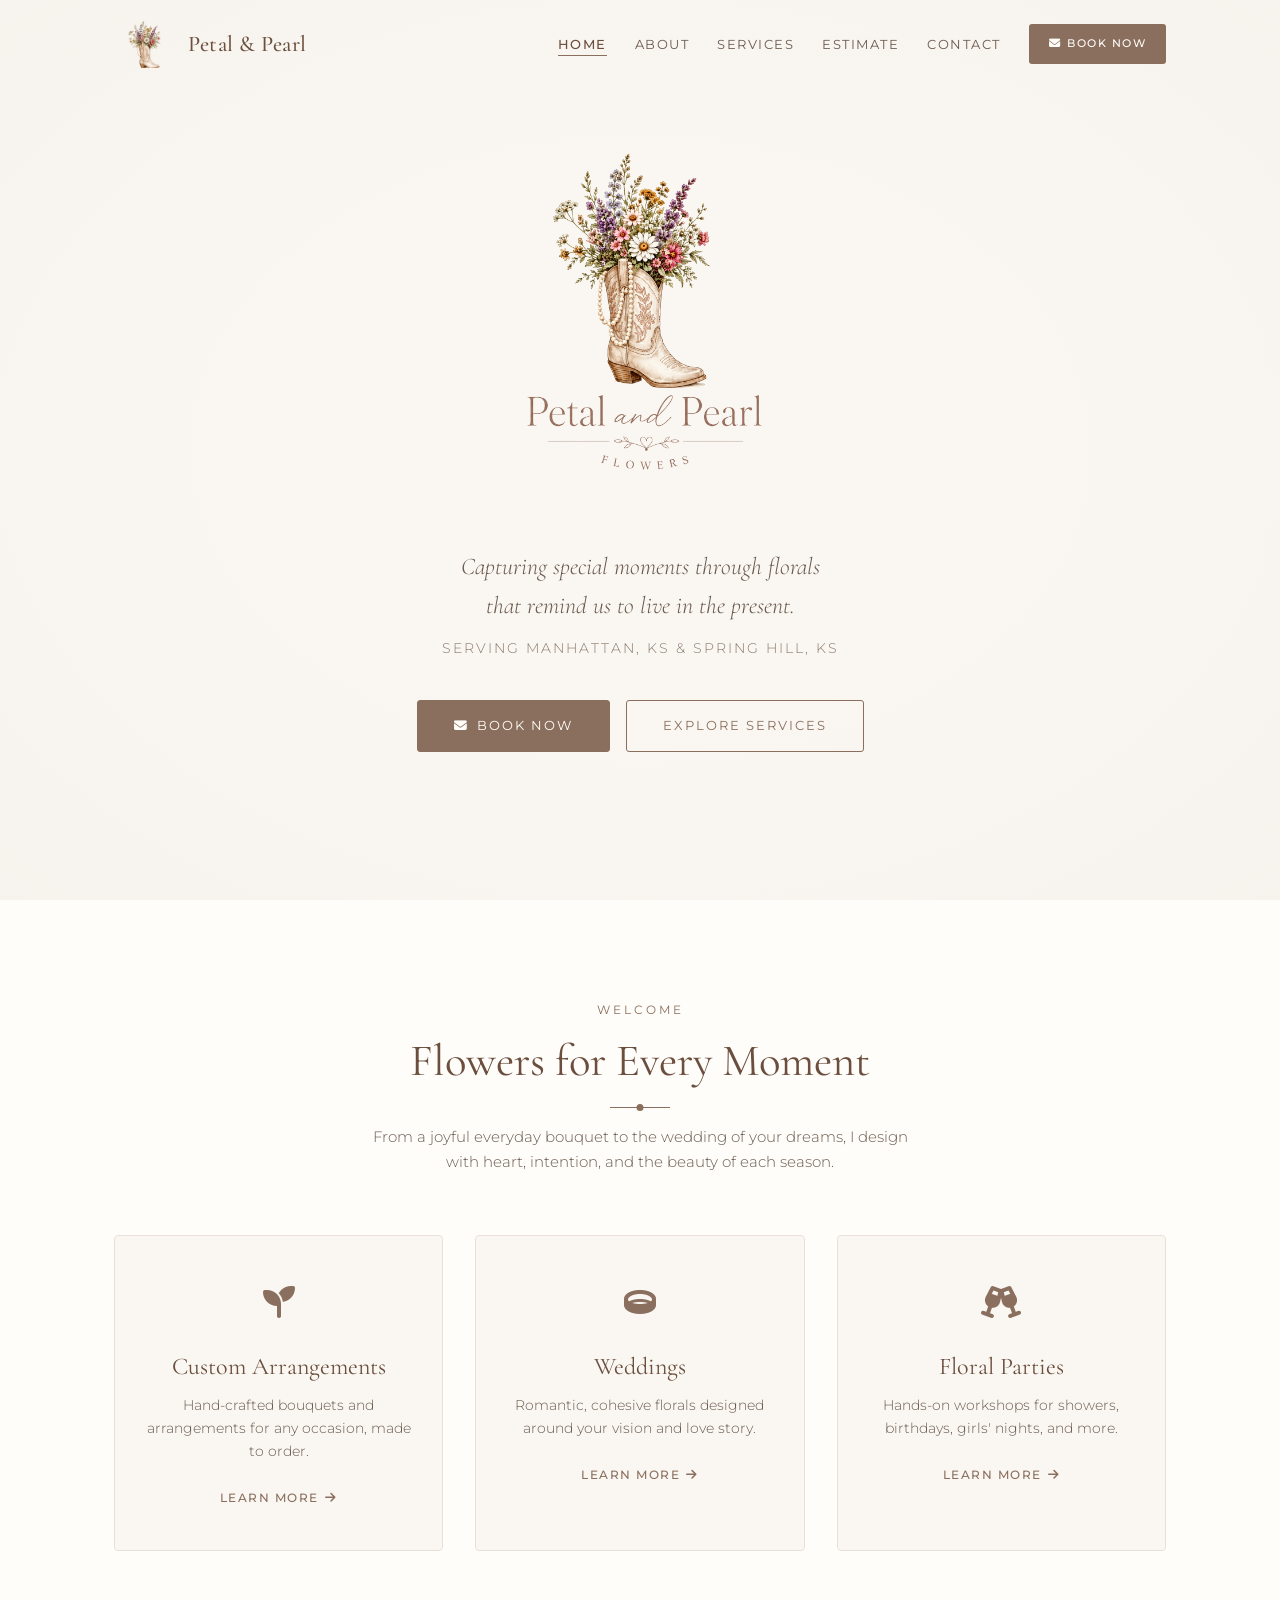
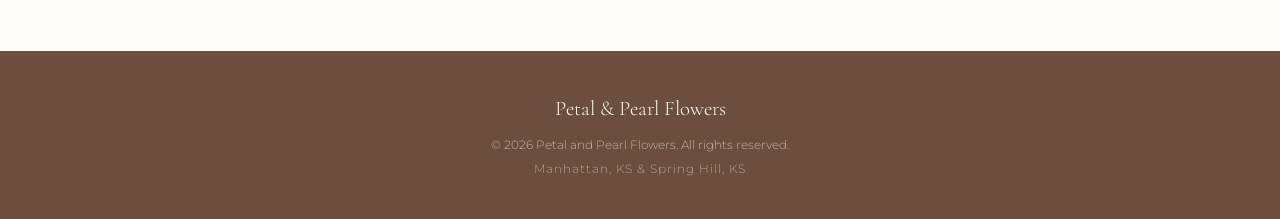
==== commit d0d9cf5d: "Add wedding flower estimate builder New estimate.html page lets couples pick wedding flowers by quan" ====
--- a/index.html
+++ b/index.html
@@ -27,6 +27,7 @@
                 <li><a href="index.html" class="active">Home</a></li>
                 <li><a href="about.html">About</a></li>
                 <li><a href="services.html">Services</a></li>
+                <li><a href="estimate.html">Estimate</a></li>
                 <li><a href="contact.html">Contact</a></li>
                 <li class="nav-cta">
                     <a href="mailto:petalandpearlflowerskc@gmail.com?subject=Booking%20Inquiry%20-%20Petal%20and%20Pearl%20Flowers" class="btn btn-nav">
@@ -97,6 +98,9 @@
         </div>
     </footer>
 
+    <!-- Mobile Menu Overlay -->
+    <div class="nav-overlay"></div>
+
     <!-- Floating Book Now Button -->
     <a href="mailto:petalandpearlflowerskc@gmail.com?subject=Booking%20Inquiry%20-%20Petal%20and%20Pearl%20Flowers" class="floating-cta" aria-label="Book now via email">
         <i class="fa-solid fa-envelope"></i>
@@ -109,15 +113,24 @@
 
         const navToggle = document.querySelector('.nav-toggle');
         const navMenu = document.querySelector('.nav-menu');
+        const navOverlay = document.querySelector('.nav-overlay');
+
+        function closeMenu() {
+            navMenu.classList.remove('active');
+            navToggle.classList.remove('active');
+            navOverlay.classList.remove('active');
+        }
+
         navToggle.addEventListener('click', () => {
             navMenu.classList.toggle('active');
             navToggle.classList.toggle('active');
+            navOverlay.classList.toggle('active');
         });
+
+        navOverlay.addEventListener('click', closeMenu);
+
         document.querySelectorAll('.nav-menu a').forEach(link => {
-            link.addEventListener('click', () => {
-                navMenu.classList.remove('active');
-                navToggle.classList.remove('active');
-            });
+            link.addEventListener('click', closeMenu);
         });
 
         window.addEventListener('scroll', () => {
--- a/styles.css
+++ b/styles.css
@@ -191,7 +191,9 @@
     background: none;
     border: none;
     cursor: pointer;
-    padding: 4px;
+    padding: 8px;
+    z-index: 1100;
+    position: relative;
 }
 
 .nav-toggle span {
@@ -199,6 +201,7 @@
     height: 2px;
     background-color: var(--deep-brown);
     transition: all 0.3s ease;
+    display: block;
 }
 
 .nav-toggle.active span:nth-child(1) {
@@ -211,6 +214,29 @@
 
 .nav-toggle.active span:nth-child(3) {
     transform: rotate(-45deg) translate(5px, -5px);
+}
+
+/* Mobile Nav Overlay */
+.nav-overlay {
+    display: none;
+    position: fixed;
+    inset: 0;
+    background-color: rgba(0, 0, 0, 0.4);
+    z-index: 999;
+    opacity: 0;
+    transition: opacity 0.3s ease;
+    pointer-events: none;
+}
+
+.nav-overlay.active {
+    opacity: 1;
+    pointer-events: all;
+}
+
+@media (max-width: 640px) {
+    .nav-overlay {
+        display: block;
+    }
 }
 
 /* =============================================
@@ -953,6 +979,7 @@
         gap: 28px;
         transition: right 0.3s ease;
         box-shadow: -4px 0 20px rgba(0, 0, 0, 0.1);
+        z-index: 1050;
     }
 
     .nav-menu.active {
